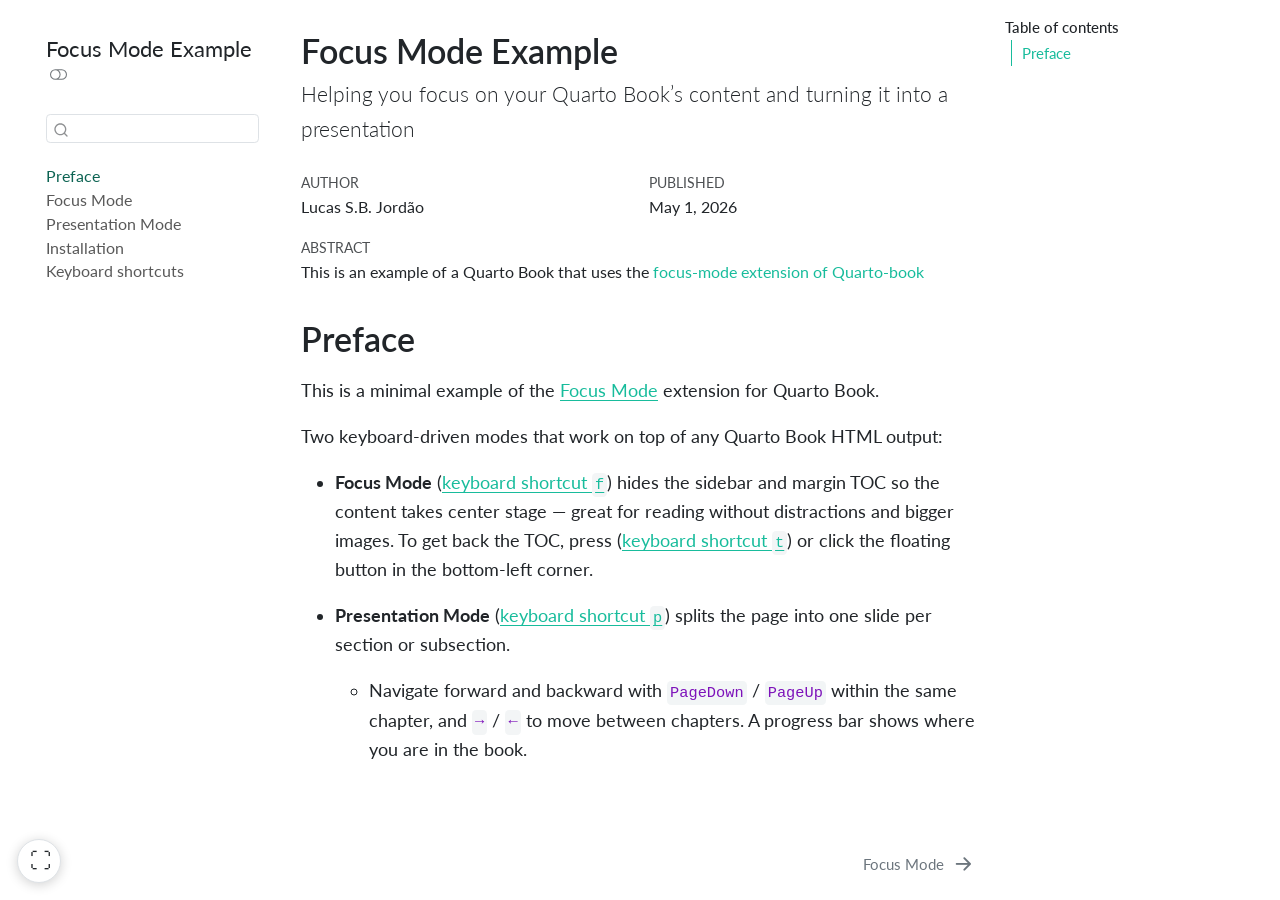
==== docs/index.html @ 320cc638 "docs" ====
<!DOCTYPE html>
<html xmlns="http://www.w3.org/1999/xhtml" lang="en" xml:lang="en"><head>

<meta charset="utf-8">
<meta name="generator" content="quarto-1.8.26">

<meta name="viewport" content="width=device-width, initial-scale=1.0, user-scalable=yes">

<meta name="author" content="Lucas S.B. Jordão">
<meta name="dcterms.date" content="2026-05-01">

<title>Focus Mode Example</title>
<style>
code{white-space: pre-wrap;}
span.smallcaps{font-variant: small-caps;}
div.columns{display: flex; gap: min(4vw, 1.5em);}
div.column{flex: auto; overflow-x: auto;}
div.hanging-indent{margin-left: 1.5em; text-indent: -1.5em;}
ul.task-list{list-style: none;}
ul.task-list li input[type="checkbox"] {
  width: 0.8em;
  margin: 0 0.8em 0.2em -1em; /* quarto-specific, see https://github.com/quarto-dev/quarto-cli/issues/4556 */ 
  vertical-align: middle;
}
</style>


<script src="site_libs/quarto-nav/quarto-nav.js"></script>
<script src="site_libs/quarto-nav/headroom.min.js"></script>
<script src="site_libs/clipboard/clipboard.min.js"></script>
<script src="site_libs/quarto-search/autocomplete.umd.js"></script>
<script src="site_libs/quarto-search/fuse.min.js"></script>
<script src="site_libs/quarto-search/quarto-search.js"></script>
<meta name="quarto:offset" content="./">
<link href="./chapter-01.html" rel="next">
<script src="site_libs/quarto-html/quarto.js" type="module"></script>
<script src="site_libs/quarto-html/tabsets/tabsets.js" type="module"></script>
<script src="site_libs/quarto-html/axe/axe-check.js" type="module"></script>
<script src="site_libs/quarto-html/popper.min.js"></script>
<script src="site_libs/quarto-html/tippy.umd.min.js"></script>
<script src="site_libs/quarto-html/anchor.min.js"></script>
<link href="site_libs/quarto-html/tippy.css" rel="stylesheet">
<link href="site_libs/quarto-html/quarto-syntax-highlighting-587c61ba64f3a5504c4d52d930310e48.css" rel="stylesheet" class="quarto-color-scheme" id="quarto-text-highlighting-styles">
<link href="site_libs/quarto-html/quarto-syntax-highlighting-dark-b758ccaa5987ceb1b75504551e579abf.css" rel="stylesheet" class="quarto-color-scheme quarto-color-alternate" id="quarto-text-highlighting-styles">
<link href="site_libs/quarto-html/quarto-syntax-highlighting-587c61ba64f3a5504c4d52d930310e48.css" rel="stylesheet" class="quarto-color-scheme-extra" id="quarto-text-highlighting-styles">
<script src="site_libs/bootstrap/bootstrap.min.js"></script>
<link href="site_libs/bootstrap/bootstrap-icons.css" rel="stylesheet">
<link href="site_libs/bootstrap/bootstrap-2641b481724464e61c86985d8c912b6f.min.css" rel="stylesheet" append-hash="true" class="quarto-color-scheme" id="quarto-bootstrap" data-mode="light">
<link href="site_libs/bootstrap/bootstrap-dark-4c6d65c679321d81af7ec8b61b1d5a24.min.css" rel="stylesheet" append-hash="true" class="quarto-color-scheme quarto-color-alternate" id="quarto-bootstrap" data-mode="dark">
<link href="site_libs/bootstrap/bootstrap-2641b481724464e61c86985d8c912b6f.min.css" rel="stylesheet" append-hash="true" class="quarto-color-scheme-extra" id="quarto-bootstrap" data-mode="light">
<script src="site_libs/quarto-contrib/focus-mode-1.0.0/focus-mode.js"></script>
<link href="site_libs/quarto-contrib/focus-mode-1.0.0/focus-mode.css" rel="stylesheet">
<script id="quarto-search-options" type="application/json">{
  "location": "sidebar",
  "copy-button": false,
  "collapse-after": 3,
  "panel-placement": "start",
  "type": "textbox",
  "limit": 50,
  "keyboard-shortcut": [
    "f",
    "/",
    "s"
  ],
  "show-item-context": false,
  "language": {
    "search-no-results-text": "No results",
    "search-matching-documents-text": "matching documents",
    "search-copy-link-title": "Copy link to search",
    "search-hide-matches-text": "Hide additional matches",
    "search-more-match-text": "more match in this document",
    "search-more-matches-text": "more matches in this document",
    "search-clear-button-title": "Clear",
    "search-text-placeholder": "",
    "search-detached-cancel-button-title": "Cancel",
    "search-submit-button-title": "Submit",
    "search-label": "Search"
  }
}</script>


</head>

<body class="nav-sidebar floating quarto-light"><script id="quarto-html-before-body" type="application/javascript">
    const toggleBodyColorMode = (bsSheetEl) => {
      const mode = bsSheetEl.getAttribute("data-mode");
      const bodyEl = window.document.querySelector("body");
      if (mode === "dark") {
        bodyEl.classList.add("quarto-dark");
        bodyEl.classList.remove("quarto-light");
      } else {
        bodyEl.classList.add("quarto-light");
        bodyEl.classList.remove("quarto-dark");
      }
    }
    const toggleBodyColorPrimary = () => {
      const bsSheetEl = window.document.querySelector("link#quarto-bootstrap:not([rel=disabled-stylesheet])");
      if (bsSheetEl) {
        toggleBodyColorMode(bsSheetEl);
      }
    }
    const setColorSchemeToggle = (alternate) => {
      const toggles = window.document.querySelectorAll('.quarto-color-scheme-toggle');
      for (let i=0; i < toggles.length; i++) {
        const toggle = toggles[i];
        if (toggle) {
          if (alternate) {
            toggle.classList.add("alternate");
          } else {
            toggle.classList.remove("alternate");
          }
        }
      }
    };
    const toggleColorMode = (alternate) => {
      // Switch the stylesheets
      const primaryStylesheets = window.document.querySelectorAll('link.quarto-color-scheme:not(.quarto-color-alternate)');
      const alternateStylesheets = window.document.querySelectorAll('link.quarto-color-scheme.quarto-color-alternate');
      manageTransitions('#quarto-margin-sidebar .nav-link', false);
      if (alternate) {
        // note: dark is layered on light, we don't disable primary!
        enableStylesheet(alternateStylesheets);
        for (const sheetNode of alternateStylesheets) {
          if (sheetNode.id === "quarto-bootstrap") {
            toggleBodyColorMode(sheetNode);
          }
        }
      } else {
        disableStylesheet(alternateStylesheets);
        enableStylesheet(primaryStylesheets)
        toggleBodyColorPrimary();
      }
      manageTransitions('#quarto-margin-sidebar .nav-link', true);
      // Switch the toggles
      setColorSchemeToggle(alternate)
      // Hack to workaround the fact that safari doesn't
      // properly recolor the scrollbar when toggling (#1455)
      if (navigator.userAgent.indexOf('Safari') > 0 && navigator.userAgent.indexOf('Chrome') == -1) {
        manageTransitions("body", false);
        window.scrollTo(0, 1);
        setTimeout(() => {
          window.scrollTo(0, 0);
          manageTransitions("body", true);
        }, 40);
      }
    }
    const disableStylesheet = (stylesheets) => {
      for (let i=0; i < stylesheets.length; i++) {
        const stylesheet = stylesheets[i];
        stylesheet.rel = 'disabled-stylesheet';
      }
    }
    const enableStylesheet = (stylesheets) => {
      for (let i=0; i < stylesheets.length; i++) {
        const stylesheet = stylesheets[i];
        if(stylesheet.rel !== 'stylesheet') { // for Chrome, which will still FOUC without this check
          stylesheet.rel = 'stylesheet';
        }
      }
    }
    const manageTransitions = (selector, allowTransitions) => {
      const els = window.document.querySelectorAll(selector);
      for (let i=0; i < els.length; i++) {
        const el = els[i];
        if (allowTransitions) {
          el.classList.remove('notransition');
        } else {
          el.classList.add('notransition');
        }
      }
    }
    const isFileUrl = () => {
      return window.location.protocol === 'file:';
    }
    const hasAlternateSentinel = () => {
      let styleSentinel = getColorSchemeSentinel();
      if (styleSentinel !== null) {
        return styleSentinel === "alternate";
      } else {
        return false;
      }
    }
    const setStyleSentinel = (alternate) => {
      const value = alternate ? "alternate" : "default";
      if (!isFileUrl()) {
        window.localStorage.setItem("quarto-color-scheme", value);
      } else {
        localAlternateSentinel = value;
      }
    }
    const getColorSchemeSentinel = () => {
      if (!isFileUrl()) {
        const storageValue = window.localStorage.getItem("quarto-color-scheme");
        return storageValue != null ? storageValue : localAlternateSentinel;
      } else {
        return localAlternateSentinel;
      }
    }
    const toggleGiscusIfUsed = (isAlternate, darkModeDefault) => {
      const baseTheme = document.querySelector('#giscus-base-theme')?.value ?? 'light';
      const alternateTheme = document.querySelector('#giscus-alt-theme')?.value ?? 'dark';
      let newTheme = '';
      if(authorPrefersDark) {
        newTheme = isAlternate ? baseTheme : alternateTheme;
      } else {
        newTheme = isAlternate ? alternateTheme : baseTheme;
      }
      const changeGiscusTheme = () => {
        // From: https://github.com/giscus/giscus/issues/336
        const sendMessage = (message) => {
          const iframe = document.querySelector('iframe.giscus-frame');
          if (!iframe) return;
          iframe.contentWindow.postMessage({ giscus: message }, 'https://giscus.app');
        }
        sendMessage({
          setConfig: {
            theme: newTheme
          }
        });
      }
      const isGiscussLoaded = window.document.querySelector('iframe.giscus-frame') !== null;
      if (isGiscussLoaded) {
        changeGiscusTheme();
      }
    };
    const authorPrefersDark = false;
    const darkModeDefault = authorPrefersDark;
      document.querySelector('link#quarto-text-highlighting-styles.quarto-color-scheme-extra').rel = 'disabled-stylesheet';
      document.querySelector('link#quarto-bootstrap.quarto-color-scheme-extra').rel = 'disabled-stylesheet';
    let localAlternateSentinel = darkModeDefault ? 'alternate' : 'default';
    // Dark / light mode switch
    window.quartoToggleColorScheme = () => {
      // Read the current dark / light value
      let toAlternate = !hasAlternateSentinel();
      toggleColorMode(toAlternate);
      setStyleSentinel(toAlternate);
      toggleGiscusIfUsed(toAlternate, darkModeDefault);
      window.dispatchEvent(new Event('resize'));
    };
    // Switch to dark mode if need be
    if (hasAlternateSentinel()) {
      toggleColorMode(true);
    } else {
      toggleColorMode(false);
    }
  </script>

<div id="quarto-search-results"></div>
  <header id="quarto-header" class="headroom fixed-top">
  <nav class="quarto-secondary-nav">
    <div class="container-fluid d-flex">
      <button type="button" class="quarto-btn-toggle btn" data-bs-toggle="collapse" role="button" data-bs-target=".quarto-sidebar-collapse-item" aria-controls="quarto-sidebar" aria-expanded="false" aria-label="Toggle sidebar navigation" onclick="if (window.quartoToggleHeadroom) { window.quartoToggleHeadroom(); }">
        <i class="bi bi-layout-text-sidebar-reverse"></i>
      </button>
        <nav class="quarto-page-breadcrumbs" aria-label="breadcrumb"><ol class="breadcrumb"><li class="breadcrumb-item"><a href="./index.html"><span class="chapter-title">Preface</span></a></li></ol></nav>
        <a class="flex-grow-1" role="navigation" data-bs-toggle="collapse" data-bs-target=".quarto-sidebar-collapse-item" aria-controls="quarto-sidebar" aria-expanded="false" aria-label="Toggle sidebar navigation" onclick="if (window.quartoToggleHeadroom) { window.quartoToggleHeadroom(); }">      
        </a>
      <button type="button" class="btn quarto-search-button" aria-label="Search" onclick="window.quartoOpenSearch();">
        <i class="bi bi-search"></i>
      </button>
    </div>
  </nav>
</header>
<!-- content -->
<div id="quarto-content" class="quarto-container page-columns page-rows-contents page-layout-article">
<!-- sidebar -->
  <nav id="quarto-sidebar" class="sidebar collapse collapse-horizontal quarto-sidebar-collapse-item sidebar-navigation floating overflow-auto">
    <div class="pt-lg-2 mt-2 text-left sidebar-header">
    <div class="sidebar-title mb-0 py-0">
      <a href="./">Focus Mode Example</a> 
        <div class="sidebar-tools-main">
  <a href="" class="quarto-color-scheme-toggle quarto-navigation-tool  px-1" onclick="window.quartoToggleColorScheme(); return false;" title="Toggle dark mode"><i class="bi"></i></a>
</div>
    </div>
      </div>
        <div class="mt-2 flex-shrink-0 align-items-center">
        <div class="sidebar-search">
        <div id="quarto-search" class="" title="Search"></div>
        </div>
        </div>
    <div class="sidebar-menu-container"> 
    <ul class="list-unstyled mt-1">
        <li class="sidebar-item">
  <div class="sidebar-item-container"> 
  <a href="./index.html" class="sidebar-item-text sidebar-link active"><span class="chapter-title">Preface</span></a>
  </div>
</li>
        <li class="sidebar-item">
  <div class="sidebar-item-container"> 
  <a href="./chapter-01.html" class="sidebar-item-text sidebar-link"><span class="chapter-title">Focus Mode</span></a>
  </div>
</li>
        <li class="sidebar-item">
  <div class="sidebar-item-container"> 
  <a href="./chapter-02.html" class="sidebar-item-text sidebar-link"><span class="chapter-title">Presentation Mode</span></a>
  </div>
</li>
        <li class="sidebar-item">
  <div class="sidebar-item-container"> 
  <a href="./chapter-03.html" class="sidebar-item-text sidebar-link"><span class="chapter-title">Installation</span></a>
  </div>
</li>
        <li class="sidebar-item">
  <div class="sidebar-item-container"> 
  <a href="./chapter-04.html" class="sidebar-item-text sidebar-link"><span class="chapter-title">Keyboard shortcuts</span></a>
  </div>
</li>
    </ul>
    </div>
</nav>
<div id="quarto-sidebar-glass" class="quarto-sidebar-collapse-item" data-bs-toggle="collapse" data-bs-target=".quarto-sidebar-collapse-item"></div>
<!-- margin-sidebar -->
    <div id="quarto-margin-sidebar" class="sidebar margin-sidebar">
        <nav id="TOC" role="doc-toc" class="toc-active">
    <h2 id="toc-title">Table of contents</h2>
   
  <ul>
  <li><a href="#preface" id="toc-preface" class="nav-link active" data-scroll-target="#preface">Preface</a></li>
  </ul>
</nav>
    </div>
<!-- main -->
<main class="content" id="quarto-document-content">


<header id="title-block-header" class="quarto-title-block default">
<div class="quarto-title">
<h1 class="title">Focus Mode Example</h1>
<p class="subtitle lead">Helping you focus on your Quarto Book’s content and turning it into a presentation</p>
</div>



<div class="quarto-title-meta">

    <div>
    <div class="quarto-title-meta-heading">Author</div>
    <div class="quarto-title-meta-contents">
             <p>Lucas S.B. Jordão </p>
          </div>
  </div>
    
    <div>
    <div class="quarto-title-meta-heading">Published</div>
    <div class="quarto-title-meta-contents">
      <p class="date">May 1, 2026</p>
    </div>
  </div>
  
    
  </div>
  
<div>
  <div class="abstract">
    <div class="block-title">Abstract</div>
    <p>This is an example of a Quarto Book that uses the <a href="https://github.com/lsbjordao/quarto-book-focus-mode">focus-mode extension of Quarto-book</a></p>
  </div>
</div>


</header>


<section id="preface" class="level1">
<h1>Preface</h1>
<p>This is a minimal example of the <a href="https://github.com/lsbjordao/quarto-book-focus-mode">Focus Mode</a> extension for Quarto Book.</p>
<p>Two keyboard-driven modes that work on top of any Quarto Book HTML output:</p>
<ul>
<li><p><strong>Focus Mode</strong> (<a href="chapter-00.qmd#keyboard-shortcuts">keyboard shortcut <code>f</code></a>) hides the sidebar and margin TOC so the content takes center stage — great for reading without distractions and bigger images. To get back the TOC, press (<a href="chapter-00.qmd#keyboard-shortcuts">keyboard shortcut <code>t</code></a>) or click the floating button in the bottom-left corner.</p></li>
<li><p><strong>Presentation Mode</strong> (<a href="chapter-00.qmd#keyboard-shortcuts">keyboard shortcut <code>p</code></a>) splits the page into one slide per section or subsection.</p>
<ul>
<li>Navigate forward and backward with <code>PageDown</code> / <code>PageUp</code> within the same chapter, and <code>→</code> / <code>←</code> to move between chapters. A progress bar shows where you are in the book.</li>
</ul></li>
</ul>


</section>

</main> <!-- /main -->
<script id="quarto-html-after-body" type="application/javascript">
  window.document.addEventListener("DOMContentLoaded", function (event) {
    // Ensure there is a toggle, if there isn't float one in the top right
    if (window.document.querySelector('.quarto-color-scheme-toggle') === null) {
      const a = window.document.createElement('a');
      a.classList.add('top-right');
      a.classList.add('quarto-color-scheme-toggle');
      a.href = "";
      a.onclick = function() { try { window.quartoToggleColorScheme(); } catch {} return false; };
      const i = window.document.createElement("i");
      i.classList.add('bi');
      a.appendChild(i);
      window.document.body.appendChild(a);
    }
    setColorSchemeToggle(hasAlternateSentinel())
    const icon = "";
    const anchorJS = new window.AnchorJS();
    anchorJS.options = {
      placement: 'right',
      icon: icon
    };
    anchorJS.add('.anchored');
    const isCodeAnnotation = (el) => {
      for (const clz of el.classList) {
        if (clz.startsWith('code-annotation-')) {                     
          return true;
        }
      }
      return false;
    }
    const onCopySuccess = function(e) {
      // button target
      const button = e.trigger;
      // don't keep focus
      button.blur();
      // flash "checked"
      button.classList.add('code-copy-button-checked');
      var currentTitle = button.getAttribute("title");
      button.setAttribute("title", "Copied!");
      let tooltip;
      if (window.bootstrap) {
        button.setAttribute("data-bs-toggle", "tooltip");
        button.setAttribute("data-bs-placement", "left");
        button.setAttribute("data-bs-title", "Copied!");
        tooltip = new bootstrap.Tooltip(button, 
          { trigger: "manual", 
            customClass: "code-copy-button-tooltip",
            offset: [0, -8]});
        tooltip.show();    
      }
      setTimeout(function() {
        if (tooltip) {
          tooltip.hide();
          button.removeAttribute("data-bs-title");
          button.removeAttribute("data-bs-toggle");
          button.removeAttribute("data-bs-placement");
        }
        button.setAttribute("title", currentTitle);
        button.classList.remove('code-copy-button-checked');
      }, 1000);
      // clear code selection
      e.clearSelection();
    }
    const getTextToCopy = function(trigger) {
      const outerScaffold = trigger.parentElement.cloneNode(true);
      const codeEl = outerScaffold.querySelector('code');
      for (const childEl of codeEl.children) {
        if (isCodeAnnotation(childEl)) {
          childEl.remove();
        }
      }
      return codeEl.innerText;
    }
    const clipboard = new window.ClipboardJS('.code-copy-button:not([data-in-quarto-modal])', {
      text: getTextToCopy
    });
    clipboard.on('success', onCopySuccess);
    if (window.document.getElementById('quarto-embedded-source-code-modal')) {
      const clipboardModal = new window.ClipboardJS('.code-copy-button[data-in-quarto-modal]', {
        text: getTextToCopy,
        container: window.document.getElementById('quarto-embedded-source-code-modal')
      });
      clipboardModal.on('success', onCopySuccess);
    }
      var localhostRegex = new RegExp(/^(?:http|https):\/\/localhost\:?[0-9]*\//);
      var mailtoRegex = new RegExp(/^mailto:/);
        var filterRegex = new RegExp('/' + window.location.host + '/');
      var isInternal = (href) => {
          return filterRegex.test(href) || localhostRegex.test(href) || mailtoRegex.test(href);
      }
      // Inspect non-navigation links and adorn them if external
     var links = window.document.querySelectorAll('a[href]:not(.nav-link):not(.navbar-brand):not(.toc-action):not(.sidebar-link):not(.sidebar-item-toggle):not(.pagination-link):not(.no-external):not([aria-hidden]):not(.dropdown-item):not(.quarto-navigation-tool):not(.about-link)');
      for (var i=0; i<links.length; i++) {
        const link = links[i];
        if (!isInternal(link.href)) {
          // undo the damage that might have been done by quarto-nav.js in the case of
          // links that we want to consider external
          if (link.dataset.originalHref !== undefined) {
            link.href = link.dataset.originalHref;
          }
        }
      }
    function tippyHover(el, contentFn, onTriggerFn, onUntriggerFn) {
      const config = {
        allowHTML: true,
        maxWidth: 500,
        delay: 100,
        arrow: false,
        appendTo: function(el) {
            return el.parentElement;
        },
        interactive: true,
        interactiveBorder: 10,
        theme: 'quarto',
        placement: 'bottom-start',
      };
      if (contentFn) {
        config.content = contentFn;
      }
      if (onTriggerFn) {
        config.onTrigger = onTriggerFn;
      }
      if (onUntriggerFn) {
        config.onUntrigger = onUntriggerFn;
      }
      window.tippy(el, config); 
    }
    const noterefs = window.document.querySelectorAll('a[role="doc-noteref"]');
    for (var i=0; i<noterefs.length; i++) {
      const ref = noterefs[i];
      tippyHover(ref, function() {
        // use id or data attribute instead here
        let href = ref.getAttribute('data-footnote-href') || ref.getAttribute('href');
        try { href = new URL(href).hash; } catch {}
        const id = href.replace(/^#\/?/, "");
        const note = window.document.getElementById(id);
        if (note) {
          return note.innerHTML;
        } else {
          return "";
        }
      });
    }
    const xrefs = window.document.querySelectorAll('a.quarto-xref');
    const processXRef = (id, note) => {
      // Strip column container classes
      const stripColumnClz = (el) => {
        el.classList.remove("page-full", "page-columns");
        if (el.children) {
          for (const child of el.children) {
            stripColumnClz(child);
          }
        }
      }
      stripColumnClz(note)
      if (id === null || id.startsWith('sec-')) {
        // Special case sections, only their first couple elements
        const container = document.createElement("div");
        if (note.children && note.children.length > 2) {
          container.appendChild(note.children[0].cloneNode(true));
          for (let i = 1; i < note.children.length; i++) {
            const child = note.children[i];
            if (child.tagName === "P" && child.innerText === "") {
              continue;
            } else {
              container.appendChild(child.cloneNode(true));
              break;
            }
          }
          if (window.Quarto?.typesetMath) {
            window.Quarto.typesetMath(container);
          }
          return container.innerHTML
        } else {
          if (window.Quarto?.typesetMath) {
            window.Quarto.typesetMath(note);
          }
          return note.innerHTML;
        }
      } else {
        // Remove any anchor links if they are present
        const anchorLink = note.querySelector('a.anchorjs-link');
        if (anchorLink) {
          anchorLink.remove();
        }
        if (window.Quarto?.typesetMath) {
          window.Quarto.typesetMath(note);
        }
        if (note.classList.contains("callout")) {
          return note.outerHTML;
        } else {
          return note.innerHTML;
        }
      }
    }
    for (var i=0; i<xrefs.length; i++) {
      const xref = xrefs[i];
      tippyHover(xref, undefined, function(instance) {
        instance.disable();
        let url = xref.getAttribute('href');
        let hash = undefined; 
        if (url.startsWith('#')) {
          hash = url;
        } else {
          try { hash = new URL(url).hash; } catch {}
        }
        if (hash) {
          const id = hash.replace(/^#\/?/, "");
          const note = window.document.getElementById(id);
          if (note !== null) {
            try {
              const html = processXRef(id, note.cloneNode(true));
              instance.setContent(html);
            } finally {
              instance.enable();
              instance.show();
            }
          } else {
            // See if we can fetch this
            fetch(url.split('#')[0])
            .then(res => res.text())
            .then(html => {
              const parser = new DOMParser();
              const htmlDoc = parser.parseFromString(html, "text/html");
              const note = htmlDoc.getElementById(id);
              if (note !== null) {
                const html = processXRef(id, note);
                instance.setContent(html);
              } 
            }).finally(() => {
              instance.enable();
              instance.show();
            });
          }
        } else {
          // See if we can fetch a full url (with no hash to target)
          // This is a special case and we should probably do some content thinning / targeting
          fetch(url)
          .then(res => res.text())
          .then(html => {
            const parser = new DOMParser();
            const htmlDoc = parser.parseFromString(html, "text/html");
            const note = htmlDoc.querySelector('main.content');
            if (note !== null) {
              // This should only happen for chapter cross references
              // (since there is no id in the URL)
              // remove the first header
              if (note.children.length > 0 && note.children[0].tagName === "HEADER") {
                note.children[0].remove();
              }
              const html = processXRef(null, note);
              instance.setContent(html);
            } 
          }).finally(() => {
            instance.enable();
            instance.show();
          });
        }
      }, function(instance) {
      });
    }
        let selectedAnnoteEl;
        const selectorForAnnotation = ( cell, annotation) => {
          let cellAttr = 'data-code-cell="' + cell + '"';
          let lineAttr = 'data-code-annotation="' +  annotation + '"';
          const selector = 'span[' + cellAttr + '][' + lineAttr + ']';
          return selector;
        }
        const selectCodeLines = (annoteEl) => {
          const doc = window.document;
          const targetCell = annoteEl.getAttribute("data-target-cell");
          const targetAnnotation = annoteEl.getAttribute("data-target-annotation");
          const annoteSpan = window.document.querySelector(selectorForAnnotation(targetCell, targetAnnotation));
          const lines = annoteSpan.getAttribute("data-code-lines").split(",");
          const lineIds = lines.map((line) => {
            return targetCell + "-" + line;
          })
          let top = null;
          let height = null;
          let parent = null;
          if (lineIds.length > 0) {
              //compute the position of the single el (top and bottom and make a div)
              const el = window.document.getElementById(lineIds[0]);
              top = el.offsetTop;
              height = el.offsetHeight;
              parent = el.parentElement.parentElement;
            if (lineIds.length > 1) {
              const lastEl = window.document.getElementById(lineIds[lineIds.length - 1]);
              const bottom = lastEl.offsetTop + lastEl.offsetHeight;
              height = bottom - top;
            }
            if (top !== null && height !== null && parent !== null) {
              // cook up a div (if necessary) and position it 
              let div = window.document.getElementById("code-annotation-line-highlight");
              if (div === null) {
                div = window.document.createElement("div");
                div.setAttribute("id", "code-annotation-line-highlight");
                div.style.position = 'absolute';
                parent.appendChild(div);
              }
              div.style.top = top - 2 + "px";
              div.style.height = height + 4 + "px";
              div.style.left = 0;
              let gutterDiv = window.document.getElementById("code-annotation-line-highlight-gutter");
              if (gutterDiv === null) {
                gutterDiv = window.document.createElement("div");
                gutterDiv.setAttribute("id", "code-annotation-line-highlight-gutter");
                gutterDiv.style.position = 'absolute';
                const codeCell = window.document.getElementById(targetCell);
                const gutter = codeCell.querySelector('.code-annotation-gutter');
                gutter.appendChild(gutterDiv);
              }
              gutterDiv.style.top = top - 2 + "px";
              gutterDiv.style.height = height + 4 + "px";
            }
            selectedAnnoteEl = annoteEl;
          }
        };
        const unselectCodeLines = () => {
          const elementsIds = ["code-annotation-line-highlight", "code-annotation-line-highlight-gutter"];
          elementsIds.forEach((elId) => {
            const div = window.document.getElementById(elId);
            if (div) {
              div.remove();
            }
          });
          selectedAnnoteEl = undefined;
        };
          // Handle positioning of the toggle
      window.addEventListener(
        "resize",
        throttle(() => {
          elRect = undefined;
          if (selectedAnnoteEl) {
            selectCodeLines(selectedAnnoteEl);
          }
        }, 10)
      );
      function throttle(fn, ms) {
      let throttle = false;
      let timer;
        return (...args) => {
          if(!throttle) { // first call gets through
              fn.apply(this, args);
              throttle = true;
          } else { // all the others get throttled
              if(timer) clearTimeout(timer); // cancel #2
              timer = setTimeout(() => {
                fn.apply(this, args);
                timer = throttle = false;
              }, ms);
          }
        };
      }
        // Attach click handler to the DT
        const annoteDls = window.document.querySelectorAll('dt[data-target-cell]');
        for (const annoteDlNode of annoteDls) {
          annoteDlNode.addEventListener('click', (event) => {
            const clickedEl = event.target;
            if (clickedEl !== selectedAnnoteEl) {
              unselectCodeLines();
              const activeEl = window.document.querySelector('dt[data-target-cell].code-annotation-active');
              if (activeEl) {
                activeEl.classList.remove('code-annotation-active');
              }
              selectCodeLines(clickedEl);
              clickedEl.classList.add('code-annotation-active');
            } else {
              // Unselect the line
              unselectCodeLines();
              clickedEl.classList.remove('code-annotation-active');
            }
          });
        }
    const findCites = (el) => {
      const parentEl = el.parentElement;
      if (parentEl) {
        const cites = parentEl.dataset.cites;
        if (cites) {
          return {
            el,
            cites: cites.split(' ')
          };
        } else {
          return findCites(el.parentElement)
        }
      } else {
        return undefined;
      }
    };
    var bibliorefs = window.document.querySelectorAll('a[role="doc-biblioref"]');
    for (var i=0; i<bibliorefs.length; i++) {
      const ref = bibliorefs[i];
      const citeInfo = findCites(ref);
      if (citeInfo) {
        tippyHover(citeInfo.el, function() {
          var popup = window.document.createElement('div');
          citeInfo.cites.forEach(function(cite) {
            var citeDiv = window.document.createElement('div');
            citeDiv.classList.add('hanging-indent');
            citeDiv.classList.add('csl-entry');
            var biblioDiv = window.document.getElementById('ref-' + cite);
            if (biblioDiv) {
              citeDiv.innerHTML = biblioDiv.innerHTML;
            }
            popup.appendChild(citeDiv);
          });
          return popup.innerHTML;
        });
      }
    }
  });
  </script>
<nav class="page-navigation">
  <div class="nav-page nav-page-previous">
  </div>
  <div class="nav-page nav-page-next">
      <a href="./chapter-01.html" class="pagination-link" aria-label="Focus Mode">
        <span class="nav-page-text"><span class="chapter-title">Focus Mode</span></span> <i class="bi bi-arrow-right-short"></i>
      </a>
  </div>
</nav>
</div> <!-- /content -->
<button id="book-focus-toggle" aria-label="Focus Mode" type="button">
  <span id="book-focus-icon" aria-hidden="true">⛶</span>
  <span id="book-focus-label">Focus Mode</span>
</button>

<div id="book-pres-progress"></div>

<div id="book-pres-indicator" aria-live="polite">
  <span id="book-pres-counter"></span>
</div>




</body></html>
---- docs/site_libs/quarto-html/tippy.css ----
.tippy-box[data-animation=fade][data-state=hidden]{opacity:0}[data-tippy-root]{max-width:calc(100vw - 10px)}.tippy-box{position:relative;background-color:#333;color:#fff;border-radius:4px;font-size:14px;line-height:1.4;white-space:normal;outline:0;transition-property:transform,visibility,opacity}.tippy-box[data-placement^=top]>.tippy-arrow{bottom:0}.tippy-box[data-placement^=top]>.tippy-arrow:before{bottom:-7px;left:0;border-width:8px 8px 0;border-top-color:initial;transform-origin:center top}.tippy-box[data-placement^=bottom]>.tippy-arrow{top:0}.tippy-box[data-placement^=bottom]>.tippy-arrow:before{top:-7px;left:0;border-width:0 8px 8px;border-bottom-color:initial;transform-origin:center bottom}.tippy-box[data-placement^=left]>.tippy-arrow{right:0}.tippy-box[data-placement^=left]>.tippy-arrow:before{border-width:8px 0 8px 8px;border-left-color:initial;right:-7px;transform-origin:center left}.tippy-box[data-placement^=right]>.tippy-arrow{left:0}.tippy-box[data-placement^=right]>.tippy-arrow:before{left:-7px;border-width:8px 8px 8px 0;border-right-color:initial;transform-origin:center right}.tippy-box[data-inertia][data-state=visible]{transition-timing-function:cubic-bezier(.54,1.5,.38,1.11)}.tippy-arrow{width:16px;height:16px;color:#333}.tippy-arrow:before{content:"";position:absolute;border-color:transparent;border-style:solid}.tippy-content{position:relative;padding:5px 9px;z-index:1}
---- docs/site_libs/quarto-html/quarto-syntax-highlighting-587c61ba64f3a5504c4d52d930310e48.css ----
/* quarto syntax highlight colors */
:root {
  --quarto-hl-ot-color: #003B4F;
  --quarto-hl-at-color: #657422;
  --quarto-hl-ss-color: #20794D;
  --quarto-hl-an-color: #5E5E5E;
  --quarto-hl-fu-color: #4758AB;
  --quarto-hl-st-color: #20794D;
  --quarto-hl-cf-color: #003B4F;
  --quarto-hl-op-color: #5E5E5E;
  --quarto-hl-er-color: #AD0000;
  --quarto-hl-bn-color: #AD0000;
  --quarto-hl-al-color: #AD0000;
  --quarto-hl-va-color: #111111;
  --quarto-hl-bu-color: inherit;
  --quarto-hl-ex-color: inherit;
  --quarto-hl-pp-color: #AD0000;
  --quarto-hl-in-color: #5E5E5E;
  --quarto-hl-vs-color: #20794D;
  --quarto-hl-wa-color: #5E5E5E;
  --quarto-hl-do-color: #5E5E5E;
  --quarto-hl-im-color: #00769E;
  --quarto-hl-ch-color: #20794D;
  --quarto-hl-dt-color: #AD0000;
  --quarto-hl-fl-color: #AD0000;
  --quarto-hl-co-color: #5E5E5E;
  --quarto-hl-cv-color: #5E5E5E;
  --quarto-hl-cn-color: #8f5902;
  --quarto-hl-sc-color: #5E5E5E;
  --quarto-hl-dv-color: #AD0000;
  --quarto-hl-kw-color: #003B4F;
}

/* other quarto variables */
:root {
  --quarto-font-monospace: SFMono-Regular, Menlo, Monaco, Consolas, "Liberation Mono", "Courier New", monospace;
}

/* syntax highlight based on Pandoc's rules */
pre > code.sourceCode > span {
  color: #003B4F;
}

code.sourceCode > span {
  color: #003B4F;
}

div.sourceCode,
div.sourceCode pre.sourceCode {
  color: #003B4F;
}

/* Normal */
code span {
  color: #003B4F;
}

/* Alert */
code span.al {
  color: #AD0000;
  font-style: inherit;
}

/* Annotation */
code span.an {
  color: #5E5E5E;
  font-style: inherit;
}

/* Attribute */
code span.at {
  color: #657422;
  font-style: inherit;
}

/* BaseN */
code span.bn {
  color: #AD0000;
  font-style: inherit;
}

/* BuiltIn */
code span.bu {
  font-style: inherit;
}

/* ControlFlow */
code span.cf {
  color: #003B4F;
  font-weight: bold;
  font-style: inherit;
}

/* Char */
code span.ch {
  color: #20794D;
  font-style: inherit;
}

/* Constant */
code span.cn {
  color: #8f5902;
  font-style: inherit;
}

/* Comment */
code span.co {
  color: #5E5E5E;
  font-style: inherit;
}

/* CommentVar */
code span.cv {
  color: #5E5E5E;
  font-style: italic;
}

/* Documentation */
code span.do {
  color: #5E5E5E;
  font-style: italic;
}

/* DataType */
code span.dt {
  color: #AD0000;
  font-style: inherit;
}

/* DecVal */
code span.dv {
  color: #AD0000;
  font-style: inherit;
}

/* Error */
code span.er {
  color: #AD0000;
  font-style: inherit;
}

/* Extension */
code span.ex {
  font-style: inherit;
}

/* Float */
code span.fl {
  color: #AD0000;
  font-style: inherit;
}

/* Function */
code span.fu {
  color: #4758AB;
  font-style: inherit;
}

/* Import */
code span.im {
  color: #00769E;
  font-style: inherit;
}

/* Information */
code span.in {
  color: #5E5E5E;
  font-style: inherit;
}

/* Keyword */
code span.kw {
  color: #003B4F;
  font-weight: bold;
  font-style: inherit;
}

/* Operator */
code span.op {
  color: #5E5E5E;
  font-style: inherit;
}

/* Other */
code span.ot {
  color: #003B4F;
  font-style: inherit;
}

/* Preprocessor */
code span.pp {
  color: #AD0000;
  font-style: inherit;
}

/* SpecialChar */
code span.sc {
  color: #5E5E5E;
  font-style: inherit;
}

/* SpecialString */
code span.ss {
  color: #20794D;
  font-style: inherit;
}

/* String */
code span.st {
  color: #20794D;
  font-style: inherit;
}

/* Variable */
code span.va {
  color: #111111;
  font-style: inherit;
}

/* VerbatimString */
code span.vs {
  color: #20794D;
  font-style: inherit;
}

/* Warning */
code span.wa {
  color: #5E5E5E;
  font-style: italic;
}

.prevent-inlining {
  content: "</";
}

/*# sourceMappingURL=2dce1cc6c82594539e1579de68416b47.css.map */
---- docs/site_libs/quarto-html/quarto-syntax-highlighting-dark-b758ccaa5987ceb1b75504551e579abf.css ----
/* quarto syntax highlight colors */
:root {
  --quarto-hl-al-color: #f07178;
  --quarto-hl-an-color: #d4d0ab;
  --quarto-hl-at-color: #00e0e0;
  --quarto-hl-bn-color: #d4d0ab;
  --quarto-hl-bu-color: #abe338;
  --quarto-hl-ch-color: #abe338;
  --quarto-hl-co-color: #f8f8f2;
  --quarto-hl-cv-color: #ffd700;
  --quarto-hl-cn-color: #ffd700;
  --quarto-hl-cf-color: #ffa07a;
  --quarto-hl-dt-color: #ffa07a;
  --quarto-hl-dv-color: #d4d0ab;
  --quarto-hl-do-color: #f8f8f2;
  --quarto-hl-er-color: #f07178;
  --quarto-hl-ex-color: #00e0e0;
  --quarto-hl-fl-color: #d4d0ab;
  --quarto-hl-fu-color: #ffa07a;
  --quarto-hl-im-color: #abe338;
  --quarto-hl-in-color: #d4d0ab;
  --quarto-hl-kw-color: #ffa07a;
  --quarto-hl-op-color: #ffa07a;
  --quarto-hl-ot-color: #00e0e0;
  --quarto-hl-pp-color: #dcc6e0;
  --quarto-hl-re-color: #00e0e0;
  --quarto-hl-sc-color: #abe338;
  --quarto-hl-ss-color: #abe338;
  --quarto-hl-st-color: #abe338;
  --quarto-hl-va-color: #00e0e0;
  --quarto-hl-vs-color: #abe338;
  --quarto-hl-wa-color: #dcc6e0;
}

/* other quarto variables */
:root {
  --quarto-font-monospace: SFMono-Regular, Menlo, Monaco, Consolas, "Liberation Mono", "Courier New", monospace;
}

/* syntax highlight based on Pandoc's rules */
pre > code.sourceCode > span {
  color: #f8f8f2;
}

code.sourceCode > span {
  color: #f8f8f2;
}

div.sourceCode,
div.sourceCode pre.sourceCode {
  color: #f8f8f2;
}

/* Normal */
code span {
  color: #f8f8f2;
}

/* Alert */
code span.al {
  color: #f07178;
}

/* Annotation */
code span.an {
  color: #d4d0ab;
}

/* Attribute */
code span.at {
  color: #00e0e0;
}

/* BaseN */
code span.bn {
  color: #d4d0ab;
}

/* BuiltIn */
code span.bu {
  color: #abe338;
}

/* ControlFlow */
code span.cf {
  font-weight: bold;
  color: #ffa07a;
}

/* Char */
code span.ch {
  color: #abe338;
}

/* Constant */
code span.cn {
  color: #ffd700;
}

/* Comment */
code span.co {
  font-style: italic;
  color: #f8f8f2;
}

/* CommentVar */
code span.cv {
  color: #ffd700;
}

/* Documentation */
code span.do {
  color: #f8f8f2;
}

/* DataType */
code span.dt {
  color: #ffa07a;
}

/* DecVal */
code span.dv {
  color: #d4d0ab;
}

/* Error */
code span.er {
  color: #f07178;
  text-decoration: underline;
}

/* Extension */
code span.ex {
  font-weight: bold;
  color: #00e0e0;
}

/* Float */
code span.fl {
  color: #d4d0ab;
}

/* Function */
code span.fu {
  color: #ffa07a;
}

/* Import */
code span.im {
  color: #abe338;
}

/* Information */
code span.in {
  color: #d4d0ab;
}

/* Keyword */
code span.kw {
  font-weight: bold;
  color: #ffa07a;
}

/* Operator */
code span.op {
  color: #ffa07a;
}

/* Other */
code span.ot {
  color: #00e0e0;
}

/* Preprocessor */
code span.pp {
  color: #dcc6e0;
}

/* RegionMarker */
code span.re {
  background-color: #f8f8f2;
  color: #00e0e0;
}

/* SpecialChar */
code span.sc {
  color: #abe338;
}

/* SpecialString */
code span.ss {
  color: #abe338;
}

/* String */
code span.st {
  color: #abe338;
}

/* Variable */
code span.va {
  color: #00e0e0;
}

/* VerbatimString */
code span.vs {
  color: #abe338;
}

/* Warning */
code span.wa {
  color: #dcc6e0;
}

.prevent-inlining {
  content: "</";
}

/*# sourceMappingURL=6c091f0476edacc1e88d089996040f32.css.map */
---- docs/site_libs/quarto-html/quarto-syntax-highlighting-587c61ba64f3a5504c4d52d930310e48.css ----
/* quarto syntax highlight colors */
:root {
  --quarto-hl-ot-color: #003B4F;
  --quarto-hl-at-color: #657422;
  --quarto-hl-ss-color: #20794D;
  --quarto-hl-an-color: #5E5E5E;
  --quarto-hl-fu-color: #4758AB;
  --quarto-hl-st-color: #20794D;
  --quarto-hl-cf-color: #003B4F;
  --quarto-hl-op-color: #5E5E5E;
  --quarto-hl-er-color: #AD0000;
  --quarto-hl-bn-color: #AD0000;
  --quarto-hl-al-color: #AD0000;
  --quarto-hl-va-color: #111111;
  --quarto-hl-bu-color: inherit;
  --quarto-hl-ex-color: inherit;
  --quarto-hl-pp-color: #AD0000;
  --quarto-hl-in-color: #5E5E5E;
  --quarto-hl-vs-color: #20794D;
  --quarto-hl-wa-color: #5E5E5E;
  --quarto-hl-do-color: #5E5E5E;
  --quarto-hl-im-color: #00769E;
  --quarto-hl-ch-color: #20794D;
  --quarto-hl-dt-color: #AD0000;
  --quarto-hl-fl-color: #AD0000;
  --quarto-hl-co-color: #5E5E5E;
  --quarto-hl-cv-color: #5E5E5E;
  --quarto-hl-cn-color: #8f5902;
  --quarto-hl-sc-color: #5E5E5E;
  --quarto-hl-dv-color: #AD0000;
  --quarto-hl-kw-color: #003B4F;
}

/* other quarto variables */
:root {
  --quarto-font-monospace: SFMono-Regular, Menlo, Monaco, Consolas, "Liberation Mono", "Courier New", monospace;
}

/* syntax highlight based on Pandoc's rules */
pre > code.sourceCode > span {
  color: #003B4F;
}

code.sourceCode > span {
  color: #003B4F;
}

div.sourceCode,
div.sourceCode pre.sourceCode {
  color: #003B4F;
}

/* Normal */
code span {
  color: #003B4F;
}

/* Alert */
code span.al {
  color: #AD0000;
  font-style: inherit;
}

/* Annotation */
code span.an {
  color: #5E5E5E;
  font-style: inherit;
}

/* Attribute */
code span.at {
  color: #657422;
  font-style: inherit;
}

/* BaseN */
code span.bn {
  color: #AD0000;
  font-style: inherit;
}

/* BuiltIn */
code span.bu {
  font-style: inherit;
}

/* ControlFlow */
code span.cf {
  color: #003B4F;
  font-weight: bold;
  font-style: inherit;
}

/* Char */
code span.ch {
  color: #20794D;
  font-style: inherit;
}

/* Constant */
code span.cn {
  color: #8f5902;
  font-style: inherit;
}

/* Comment */
code span.co {
  color: #5E5E5E;
  font-style: inherit;
}

/* CommentVar */
code span.cv {
  color: #5E5E5E;
  font-style: italic;
}

/* Documentation */
code span.do {
  color: #5E5E5E;
  font-style: italic;
}

/* DataType */
code span.dt {
  color: #AD0000;
  font-style: inherit;
}

/* DecVal */
code span.dv {
  color: #AD0000;
  font-style: inherit;
}

/* Error */
code span.er {
  color: #AD0000;
  font-style: inherit;
}

/* Extension */
code span.ex {
  font-style: inherit;
}

/* Float */
code span.fl {
  color: #AD0000;
  font-style: inherit;
}

/* Function */
code span.fu {
  color: #4758AB;
  font-style: inherit;
}

/* Import */
code span.im {
  color: #00769E;
  font-style: inherit;
}

/* Information */
code span.in {
  color: #5E5E5E;
  font-style: inherit;
}

/* Keyword */
code span.kw {
  color: #003B4F;
  font-weight: bold;
  font-style: inherit;
}

/* Operator */
code span.op {
  color: #5E5E5E;
  font-style: inherit;
}

/* Other */
code span.ot {
  color: #003B4F;
  font-style: inherit;
}

/* Preprocessor */
code span.pp {
  color: #AD0000;
  font-style: inherit;
}

/* SpecialChar */
code span.sc {
  color: #5E5E5E;
  font-style: inherit;
}

/* SpecialString */
code span.ss {
  color: #20794D;
  font-style: inherit;
}

/* String */
code span.st {
  color: #20794D;
  font-style: inherit;
}

/* Variable */
code span.va {
  color: #111111;
  font-style: inherit;
}

/* VerbatimString */
code span.vs {
  color: #20794D;
  font-style: inherit;
}

/* Warning */
code span.wa {
  color: #5E5E5E;
  font-style: italic;
}

.prevent-inlining {
  content: "</";
}

/*# sourceMappingURL=2dce1cc6c82594539e1579de68416b47.css.map */
---- docs/site_libs/quarto-contrib/focus-mode-1.0.0/focus-mode.css ----
/* ── Focus Mode button ── */
#book-focus-toggle {
  position: fixed;
  left: 1rem;
  bottom: 1rem;
  z-index: 9999;

  height: 44px;
  min-width: 44px;
  width: 44px;

  border-radius: 999px;
  border: 1px solid var(--bs-border-color);
  background: var(--bs-body-bg);
  color: var(--bs-body-color);

  display: inline-flex;
  align-items: center;
  justify-content: flex-start;

  overflow: hidden;
  white-space: nowrap;
  cursor: pointer;

  font-size: 0.95rem;
  box-shadow: 0 2px 12px rgba(0,0,0,.18);
  padding: 0;

  transition: padding .22s ease, transform .15s ease, box-shadow .2s ease;
}

#book-focus-toggle:hover {
  width: auto;
  padding-right: .9rem;
  box-shadow: 0 3px 14px rgba(0,0,0,.25);
  transform: scale(1.03);
}

#book-focus-icon {
  width: 44px;
  height: 44px;
  display: inline-flex;
  align-items: center;
  justify-content: center;
  font-size: 1.25rem;
  flex-shrink: 0;
}

#book-focus-label {
  opacity: 0;
  margin-left: .15rem;
  transition: opacity .18s ease;
}

#book-focus-toggle:hover #book-focus-label {
  opacity: 1;
}

/* ── Focus mode: hide Quarto book navigation ── */
body.book-focus-mode #quarto-sidebar,
body.book-focus-mode #quarto-margin-sidebar,
body.book-focus-mode nav#TOC {
  display: none !important;
}

body.book-focus-mode #quarto-content {
  display: block !important;
}

body.book-focus-mode main.content {
  max-width: var(--book-focus-content-width, 920px);
  margin-left: auto !important;
  margin-right: auto !important;
}

/* Reading comfort */
#quarto-document-content {
  line-height: 1.65;
  font-size: 1.03rem;
}

/* ── Presentation mode ── */

/* Non-prelude: hide everything not on the current section path */
body.book-presentation-mode:not(.pres-prelude) #quarto-document-content > *:not(.pres-current):not(.pres-ancestor) {
  display: none !important;
}

/* Prelude: hide all sections, keep title/intro visible */
body.book-presentation-mode.pres-prelude #quarto-document-content > section[class*="level"] {
  display: none !important;
}

/* Show current section and ancestor sections */
body.book-presentation-mode .pres-current,
body.book-presentation-mode .pres-ancestor {
  display: block !important;
}

/* Inside ancestor sections: hide non-section children (headings, paragraphs, etc.)
   so only the path to the current section is visible */
body.book-presentation-mode .pres-ancestor > :not(section) {
  display: none !important;
}

/* Inside ancestor sections: hide sibling sections that are not on the path */
body.book-presentation-mode .pres-ancestor > section[class*="level"]:not(.pres-current):not(.pres-ancestor) {
  display: none !important;
}

/* For level2+ current sections: hide their nested subsections */
body.book-presentation-mode .pres-current:not(.level1) > section[class*="level"] {
  display: none !important;
}

/* ── Presentation progress bar (bottom, full width) ── */
#book-pres-progress {
  position: fixed;
  bottom: 0;
  left: 0;
  height: 3px;
  width: 0%;
  background: var(--bs-primary, #0d6efd);
  z-index: 10000;
  display: none;
  transition: width 0.35s ease;
  pointer-events: none;
}

body.book-presentation-mode #book-pres-progress {
  display: block;
}

/* ── Presentation indicator (bottom-right, visible only when active) ── */
#book-pres-indicator {
  position: fixed;
  bottom: 1rem;
  right: 1rem;
  z-index: 9999;

  display: none;
  align-items: center;
  gap: 0.3rem;
  padding: 0 0.65rem 0 0.5rem;
  height: 28px;

  border-radius: 999px;
  border: 1px solid var(--bs-border-color);
  background: var(--bs-body-bg);
  color: var(--bs-body-color);
  box-shadow: 0 2px 8px rgba(0,0,0,.15);

  font-size: 0.72rem;
  font-family: monospace;
  opacity: 0.75;
  -webkit-user-select: none;
  user-select: none;
  pointer-events: none;
}

body.book-presentation-mode #book-pres-indicator {
  display: inline-flex;
}
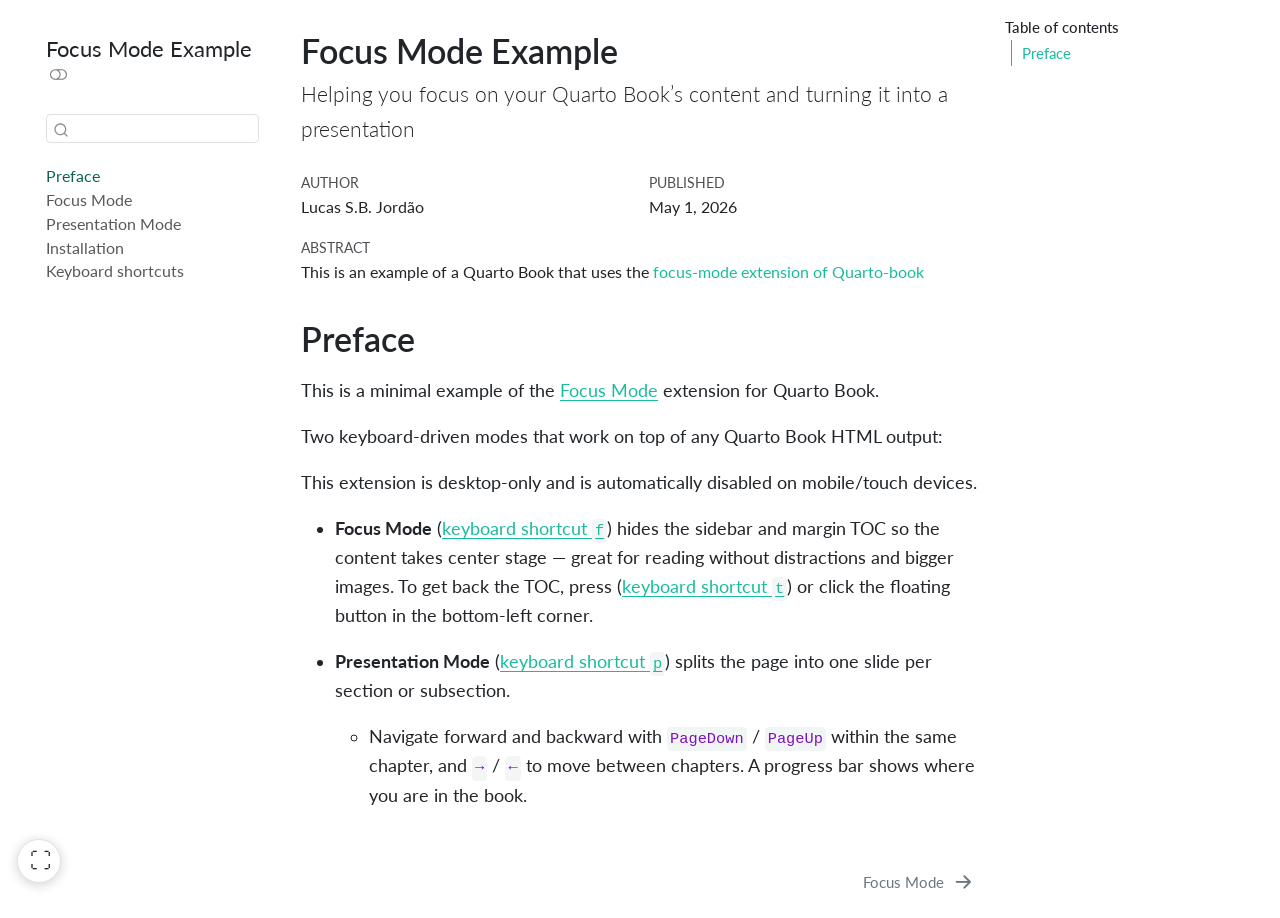
==== commit effbae30: "desktop only Co-authored-by: Copilot <copilot@github.com>" ====
--- a/docs/index.html
+++ b/docs/index.html
@@ -365,9 +365,10 @@
 <h1>Preface</h1>
 <p>This is a minimal example of the <a href="https://github.com/lsbjordao/quarto-book-focus-mode">Focus Mode</a> extension for Quarto Book.</p>
 <p>Two keyboard-driven modes that work on top of any Quarto Book HTML output:</p>
+<p>This extension is desktop-only and is automatically disabled on mobile/touch devices.</p>
 <ul>
-<li><p><strong>Focus Mode</strong> (<a href="chapter-00.qmd#keyboard-shortcuts">keyboard shortcut <code>f</code></a>) hides the sidebar and margin TOC so the content takes center stage — great for reading without distractions and bigger images. To get back the TOC, press (<a href="chapter-00.qmd#keyboard-shortcuts">keyboard shortcut <code>t</code></a>) or click the floating button in the bottom-left corner.</p></li>
-<li><p><strong>Presentation Mode</strong> (<a href="chapter-00.qmd#keyboard-shortcuts">keyboard shortcut <code>p</code></a>) splits the page into one slide per section or subsection.</p>
+<li><p><strong>Focus Mode</strong> (<a href="./chapter-04.html#keyboard-shortcuts">keyboard shortcut <code>f</code></a>) hides the sidebar and margin TOC so the content takes center stage — great for reading without distractions and bigger images. To get back the TOC, press (<a href="./chapter-04.html#keyboard-shortcuts">keyboard shortcut <code>t</code></a>) or click the floating button in the bottom-left corner.</p></li>
+<li><p><strong>Presentation Mode</strong> (<a href="./chapter-04.html#keyboard-shortcuts">keyboard shortcut <code>p</code></a>) splits the page into one slide per section or subsection.</p>
 <ul>
 <li>Navigate forward and backward with <code>PageDown</code> / <code>PageUp</code> within the same chapter, and <code>→</code> / <code>←</code> to move between chapters. A progress bar shows where you are in the book.</li>
 </ul></li>
@@ -800,16 +801,6 @@
   </div>
 </nav>
 </div> <!-- /content -->
-<button id="book-focus-toggle" aria-label="Focus Mode" type="button">
-  <span id="book-focus-icon" aria-hidden="true">⛶</span>
-  <span id="book-focus-label">Focus Mode</span>
-</button>
-
-<div id="book-pres-progress"></div>
-
-<div id="book-pres-indicator" aria-live="polite">
-  <span id="book-pres-counter"></span>
-</div>
 
 
 
--- a/docs/site_libs/quarto-contrib/focus-mode-1.0.0/focus-mode.css
+++ b/docs/site_libs/quarto-contrib/focus-mode-1.0.0/focus-mode.css
@@ -121,14 +121,23 @@
   height: 3px;
   width: 0%;
   background: var(--bs-primary, #0d6efd);
+  background-image: linear-gradient(90deg, rgba(255,255,255,0.08) 0%, rgba(255,255,255,0.35) 100%);
+  box-shadow: 0 0 10px rgba(13,110,253,0.35);
   z-index: 10000;
   display: none;
-  transition: width 0.35s ease;
+  transition: width 0.5s cubic-bezier(0.22, 1, 0.36, 1);
+  will-change: width;
   pointer-events: none;
 }
 
 body.book-presentation-mode #book-pres-progress {
   display: block;
+}
+
+@media (prefers-reduced-motion: reduce) {
+  #book-pres-progress {
+    transition: none;
+  }
 }
 
 /* ── Presentation indicator (bottom-right, visible only when active) ── */
@@ -161,3 +170,12 @@
 body.book-presentation-mode #book-pres-indicator {
   display: inline-flex;
 }
+
+/* ── Desktop-only: hide all UI on touch/mobile devices ── */
+@media not all and (hover: hover) and (pointer: fine) {
+  #book-focus-toggle,
+  #book-pres-progress,
+  #book-pres-indicator {
+    display: none !important;
+  }
+}
